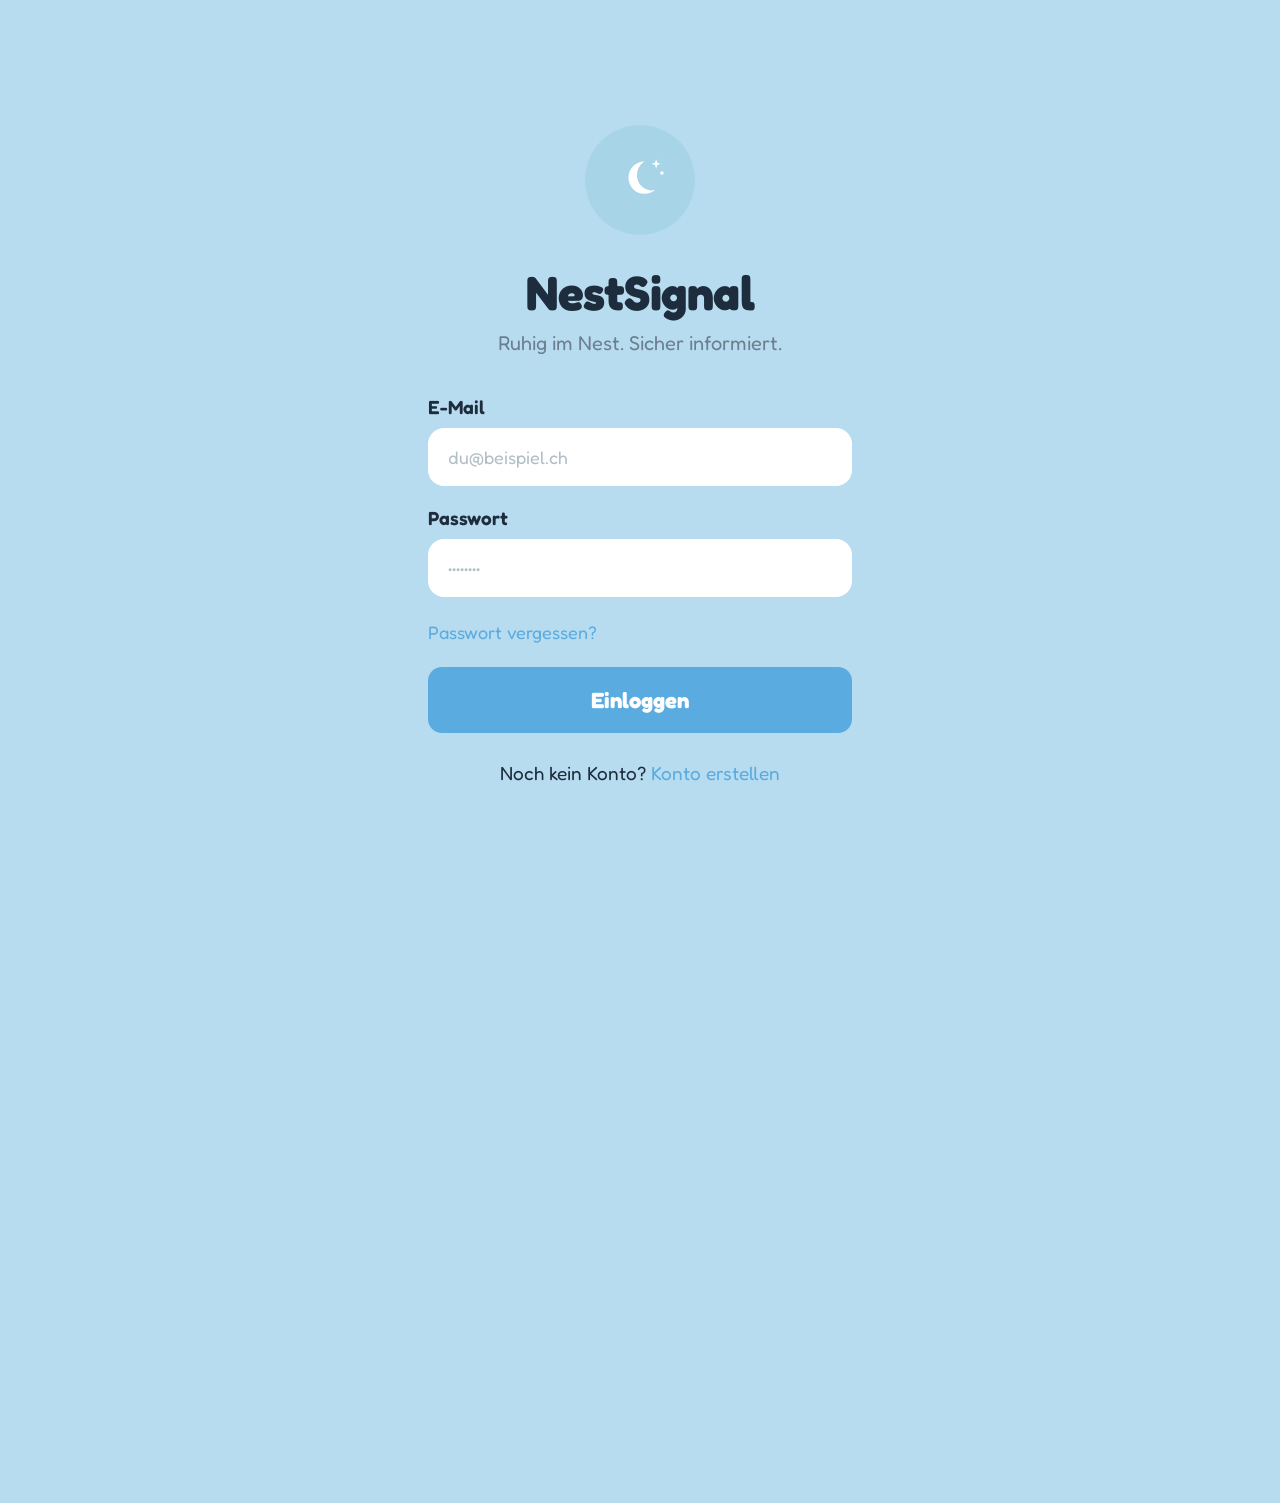
==== alarm.html @ baaf08dc "neue register seite" ====
<!DOCTYPE html>
<html lang="de">
  <head>
    <meta charset="UTF-8" />
    <meta name="viewport" content="width=device-width, initial-scale=1.0" />
    <title>NestSignal – Alarm</title>
    <link rel="stylesheet" href="css/style.css" />
  </head>
  <body>

    <div class="alarm-wrapper">

      <!-- Bird illustration — place your image at img/nest-bird.png on the server -->
      <img src="img/nest-bird.png" alt="Baby Storch im Nest" class="alarm-bird-img">

      <h1 class="alarm-title">Dein Kind ist wach.</h1>
      <p class="alarm-subtitle">Wiederholte Aktivität im Gitterbett erkannt.</p>

      <p class="alarm-time" id="alarmTime">--:--</p>
      <p class="alarm-meta">3 Signale in Folge bestätigt · Messintervall 20 Sek.</p>

      <button class="alarm-btn-primary" onclick="window.location.href='protected.html'">
        <svg width="22" height="22" viewBox="0 0 24 24" fill="none">
          <polyline points="20 6 9 17 4 12" stroke="white" stroke-width="2.5" stroke-linecap="round" stroke-linejoin="round"/>
        </svg>
        Ich gehe nachsehen
      </button>

      <button class="alarm-btn-secondary" onclick="window.location.href='protected.html'">
        <svg width="20" height="20" viewBox="0 0 24 24" fill="none">
          <circle cx="12" cy="12" r="10" stroke="currentColor" stroke-width="2"/>
          <polyline points="12 6 12 12 16 14" stroke="currentColor" stroke-width="2" stroke-linecap="round" stroke-linejoin="round"/>
        </svg>
        Später erinnern
      </button>

      <p class="alarm-note">Einzelne Geräusche oder kurze Bewegungen lösen<br>keinen Alarm aus.</p>

    </div>

    <script>
      document.getElementById('alarmTime').textContent =
        new Date().toLocaleTimeString('de-DE', { hour: '2-digit', minute: '2-digit' });
    </script>
    <script src="js/protected.js"></script>
  </body>
</html>
---- css/style.css ----
@import url('https://fonts.googleapis.com/css2?family=Fredoka:wght@400;500;600;700&display=swap');

*, *::before, *::after {
  box-sizing: border-box;
  margin: 0;
  padding: 0;
}

body {
  min-height: 100vh;
  background-color: #b8dcef;
  display: flex;
  align-items: center;
  justify-content: center;
  font-family: 'Fredoka', sans-serif;
  padding: 40px 16px;
}

/* ── Card ── */
.card {
  width: 100%;
  max-width: 520px;
  padding: 56px 48px 48px;
  display: flex;
  flex-direction: column;
  align-items: center;
}

/* ── Logo ── */
.logo-circle {
  width: 110px;
  height: 110px;
  border-radius: 50%;
  background-color: #a8d4e8;
  display: flex;
  align-items: center;
  justify-content: center;
  margin-bottom: 28px;
}

.logo-circle svg {
  width: 60px;
  height: 60px;
}

/* ── Title & tagline ── */
.app-name {
  font-size: 48px;
  font-weight: 700;
  color: #1e2d3d;
  letter-spacing: -0.5px;
  margin-bottom: 10px;
}

.tagline {
  font-size: 20px;
  color: #6b7f8e;
  margin-bottom: 40px;
}

/* ── Form ── */
form {
  width: 100%;
}

.field-group {
  width: 100%;
  margin-bottom: 20px;
}

.field-group label {
  display: block;
  font-size: 19px;
  font-weight: 600;
  color: #1e2d3d;
  margin-bottom: 10px;
}

.field-group input {
  width: 100%;
  padding: 18px 20px;
  border-radius: 16px;
  border: none;
  background-color: #ffffff;
  font-size: 18px;
  font-family: 'Fredoka', sans-serif;
  color: #1e2d3d;
  outline: none;
  appearance: none;
}

.field-group input::placeholder {
  color: #b0bec5;
}

/* ── Forgot password link ── */
.forgot-link {
  display: inline-block;
  margin-top: 4px;
  margin-bottom: 24px;
  font-size: 18px;
  color: #5aabe0;
  text-decoration: none;
}

/* ── Buttons ── */
.btn-login,
.btn-register {
  width: 100%;
  padding: 20px;
  border: none;
  border-radius: 14px;
  background-color: #5aabe0;
  color: #ffffff;
  font-size: 22px;
  font-weight: 700;
  font-family: 'Fredoka', sans-serif;
  cursor: pointer;
  margin-bottom: 28px;
}

.btn-login:hover,
.btn-register:hover {
  background-color: #4a9bd0;
}

.btn-register {
  margin-top: 4px;
}

/* ── Save button ── */
.btn-save {
  width: 100%;
  padding: 16px;
  margin-top: 18px;
  border: none;
  border-radius: 14px;
  background-color: #5aabe0;
  color: #ffffff;
  font-size: 18px;
  font-weight: 700;
  font-family: 'Fredoka', sans-serif;
  cursor: pointer;
}

.btn-save:hover { background-color: #4a9bd0; }

.btn-save:disabled {
  background-color: #a8d4e8;
  cursor: not-allowed;
}

.save-feedback {
  text-align: center;
  font-size: 15px;
  margin-top: 10px;
  min-height: 20px;
}

/* ── Bottom link ── */
.bottom-link {
  font-size: 19px;
  color: #1e2d3d;
  text-align: center;
}

.bottom-link a {
  color: #5aabe0;
  text-decoration: none;
}


/* ═══════════════════════════════════════
   Dashboard
   ═══════════════════════════════════════ */

body.dashboard-page {
  align-items: flex-start;
  padding: 0;
}

.dashboard {
  width: 100%;
  padding: 36px 20px 110px;
}

/* ── Greeting ── */
.greeting {
  font-size: 28px;
  font-weight: 700;
  color: #1e2d3d;
  margin-bottom: 6px;
}

.greeting-sub {
  font-size: 17px;
  color: #6b7f8e;
  margin-bottom: 24px;
}

/* ── Hero card ── */
.hero-card {
  border-radius: 20px;
  overflow: hidden;
  margin-bottom: 16px;
  box-shadow: 0 2px 12px rgba(0, 0, 0, 0.07);
}

.hero-sky {
  position: relative;
  background: linear-gradient(180deg, #6eb8ea 0%, #9dd3f2 65%, #c8e8f7 100%);
  padding: 36px 24px 28px;
  display: flex;
  flex-direction: column;
  align-items: center;
  overflow: hidden;
}

.hero-sky::before {
  content: '';
  position: absolute;
  top: 16px;
  left: -10px;
  width: 160px;
  height: 60px;
  background: rgba(255, 255, 255, 0.55);
  border-radius: 40px;
  filter: blur(10px);
}

.hero-sky::after {
  content: '';
  position: absolute;
  top: 28px;
  right: 10px;
  width: 120px;
  height: 50px;
  background: rgba(255, 255, 255, 0.45);
  border-radius: 30px;
  filter: blur(8px);
}

.hero-bird {
  width: 114px;
  height: 114px;
  border-radius: 50%;
  background: rgba(255, 255, 255, 0.88);
  display: flex;
  align-items: center;
  justify-content: center;
  font-size: 58px;
  position: relative;
  z-index: 1;
  box-shadow: 0 4px 16px rgba(0, 0, 0, 0.1);
}

.hero-bottom {
  background: #ffffff;
  text-align: center;
  padding: 22px 24px 26px;
}

.hero-title {
  font-size: 24px;
  font-weight: 700;
  color: #1e2d3d;
  margin-bottom: 6px;
}

.hero-sub {
  font-size: 15px;
  color: #6b7f8e;
}

/* ── Action grid ── */
.action-grid {
  display: grid;
  grid-template-columns: repeat(3, 1fr);
  gap: 12px;
  margin-bottom: 16px;
}

.action-card {
  background: #ffffff;
  border-radius: 16px;
  padding: 20px 10px;
  display: flex;
  flex-direction: column;
  align-items: center;
  gap: 10px;
  cursor: pointer;
  box-shadow: 0 1px 6px rgba(0, 0, 0, 0.05);
}

.action-label {
  font-size: 13px;
  color: #1e2d3d;
  text-align: center;
  line-height: 1.3;
}

/* ── Info & sensor cards ── */
.info-card,
.sensor-card {
  background: #ffffff;
  border-radius: 20px;
  padding: 22px 20px;
  margin-bottom: 16px;
  box-shadow: 0 1px 6px rgba(0, 0, 0, 0.05);
}

.card-title {
  font-size: 18px;
  font-weight: 700;
  color: #1e2d3d;
  margin-bottom: 14px;
}

.info-row {
  display: flex;
  justify-content: space-between;
  align-items: center;
  padding: 13px 0;
  border-bottom: 1px solid #eef3f7;
  font-size: 16px;
}

.info-row:last-child {
  border-bottom: none;
  padding-bottom: 0;
}

.info-label { color: #6b7f8e; }
.info-value  { color: #1e2d3d; font-weight: 500; }

/* ── Sensor items ── */
.sensor-item {
  background: #e8f4fb;
  border-radius: 14px;
  padding: 16px;
  margin-bottom: 10px;
}

.sensor-item:last-child { margin-bottom: 0; }

.sensor-name {
  font-size: 17px;
  font-weight: 600;
  color: #1e2d3d;
  margin-bottom: 4px;
}

.sensor-desc {
  font-size: 14px;
  color: #6b7f8e;
  margin-bottom: 12px;
}

.sensor-badge {
  display: inline-block;
  background: #7dcfa0;
  color: #ffffff;
  font-size: 14px;
  font-weight: 600;
  font-family: 'Fredoka', sans-serif;
  padding: 6px 18px;
  border-radius: 20px;
  border: none;
}

/* ── Logout button ── */
.logout-btn {
  width: 100%;
  padding: 16px;
  border: none;
  border-radius: 14px;
  background: rgba(255, 255, 255, 0.7);
  color: #9bb0be;
  font-size: 17px;
  font-family: 'Fredoka', sans-serif;
  cursor: pointer;
  margin-top: 4px;
}

.logout-btn:hover {
  background: rgba(255, 255, 255, 0.95);
  color: #6b7f8e;
}

/* ── Bottom navigation ── */
.bottom-nav {
  position: fixed;
  bottom: 0;
  left: 0;
  right: 0;
  background: #ffffff;
  display: flex;
  justify-content: space-around;
  padding: 12px 0 24px;
  box-shadow: 0 -2px 16px rgba(0, 0, 0, 0.07);
  z-index: 100;
}

.nav-item {
  display: flex;
  flex-direction: column;
  align-items: center;
  gap: 4px;
  font-size: 12px;
  color: #9bb0be;
  cursor: pointer;
}

.nav-item.active {
  color: #5aabe0;
}

@media (min-width: 768px) {
  .dashboard {
    padding: 48px 48px 110px;
    display: grid;
    grid-template-columns: 1fr 1fr;
    column-gap: 24px;
    row-gap: 16px;
  }

  .greeting-section {
    grid-column: 1 / -1;
    grid-row: 1;
  }

  .hero-card {
    grid-column: 1;
    grid-row: 2;
    margin-bottom: 0;
  }

  .info-card {
    grid-column: 2;
    grid-row: 2;
    margin-bottom: 0;
  }

  .action-grid {
    grid-column: 1;
    grid-row: 3;
    margin-bottom: 0;
    display: flex;
    flex-direction: column;
    gap: 12px;
  }

  .action-card {
    flex-direction: row;
    justify-content: flex-start;
    padding: 20px 24px;
    gap: 20px;
  }

  .action-label {
    text-align: left;
    font-size: 16px;
  }

  .sensor-card {
    grid-column: 2;
    grid-row: 3;
    margin-bottom: 0;
  }

  .logout-btn {
    grid-column: 1 / -1;
    grid-row: 4;
  }
}

/* ═══════════════════════════════════════
   Wachzeiten Page
   ═══════════════════════════════════════ */

.page-header {
  margin-bottom: 20px;
}

.page-title {
  font-size: 32px;
  font-weight: 700;
  color: #1e2d3d;
  margin-bottom: 4px;
}

.page-sub {
  font-size: 16px;
  color: #6b7f8e;
}

/* ── Weekly card ── */
.weekly-card {
  background: #ffffff;
  border-radius: 20px;
  padding: 20px;
  margin-bottom: 16px;
  box-shadow: 0 1px 6px rgba(0, 0, 0, 0.05);
}

.weekly-label {
  font-size: 17px;
  font-weight: 600;
  color: #1e2d3d;
  margin-bottom: 2px;
}

.weekly-sublabel {
  font-size: 13px;
  color: #6b7f8e;
  margin-bottom: 16px;
}

.week-grid {
  display: grid;
  grid-template-columns: repeat(7, 1fr);
  text-align: center;
}

.week-day {
  display: flex;
  flex-direction: column;
  align-items: center;
  gap: 6px;
}

.week-time {
  font-size: 16px;
  font-weight: 700;
  color: #1e2d3d;
}

.week-name {
  font-size: 13px;
  color: #6b7f8e;
}

/* ── Stat grid ── */
.stat-grid {
  display: grid;
  grid-template-columns: 1fr 1fr;
  gap: 12px;
  margin-bottom: 16px;
}

.stat-card {
  background: #ffffff;
  border-radius: 20px;
  padding: 22px 16px;
  text-align: center;
  box-shadow: 0 1px 6px rgba(0, 0, 0, 0.05);
}

.stat-value {
  font-size: 26px;
  font-weight: 700;
  color: #1e2d3d;
  margin-bottom: 4px;
}

.stat-label {
  font-size: 13px;
  color: #6b7f8e;
}

/* ── Event cards ── */
.event-card {
  background: #ffffff;
  border-radius: 20px;
  padding: 18px 16px;
  margin-bottom: 12px;
  display: flex;
  align-items: flex-start;
  gap: 14px;
  box-shadow: 0 1px 6px rgba(0, 0, 0, 0.05);
}

.event-icon {
  width: 46px;
  height: 46px;
  border-radius: 50%;
  background: #f08080;
  display: flex;
  align-items: center;
  justify-content: center;
  flex-shrink: 0;
}

.event-body {
  flex: 1;
  min-width: 0;
}

.event-title {
  font-size: 16px;
  font-weight: 600;
  color: #1e2d3d;
  margin-bottom: 2px;
}

.event-cause {
  font-size: 14px;
  color: #6b7f8e;
  margin-bottom: 8px;
}

.event-badge {
  display: inline-flex;
  align-items: center;
  gap: 5px;
  font-size: 13px;
  font-weight: 600;
  font-family: 'Fredoka', sans-serif;
  padding: 5px 12px;
  border-radius: 20px;
}

.event-badge.green {
  background: #7dcfa0;
  color: #ffffff;
}

.event-badge.blue {
  background: #d4edf8;
  color: #4a8fb0;
}

.event-time {
  text-align: right;
  flex-shrink: 0;
}

.event-clock {
  display: block;
  font-size: 16px;
  font-weight: 600;
  color: #1e2d3d;
}

.event-date {
  display: block;
  font-size: 13px;
  color: #6b7f8e;
}

@media (min-width: 768px) {
  body.wachzeiten-page .dashboard,
  body.sensoren-page .dashboard {
    display: block;
  }

  body.einstellungen-page .dashboard {
    display: grid;
    grid-template-columns: 1fr 1fr;
    column-gap: 24px;
    row-gap: 16px;
    align-items: start;
  }

  body.einstellungen-page .page-header {
    grid-column: 1 / -1;
  }

  body.einstellungen-page .card-ruhefenster {
    grid-column: 1;
    grid-row: 2;
    margin-bottom: 0;
  }

  body.einstellungen-page .card-konto {
    grid-column: 2;
    grid-row: 2;
    margin-bottom: 0;
  }
}

/* ═══════════════════════════════════════
   Sensoren Page
   ═══════════════════════════════════════ */

.sensor-pair {
  display: grid;
  grid-template-columns: 1fr 1fr;
  gap: 16px;
  margin-bottom: 16px;
}

.sensor-pair .sensor-detail-card {
  margin-bottom: 0;
}

.sensor-detail-card {
  background: #ffffff;
  border-radius: 20px;
  padding: 20px;
  margin-bottom: 16px;
  box-shadow: 0 1px 6px rgba(0, 0, 0, 0.05);
}

.sensor-header {
  display: flex;
  align-items: flex-start;
  gap: 14px;
}

.sensor-icon-circle {
  width: 50px;
  height: 50px;
  border-radius: 50%;
  display: flex;
  align-items: center;
  justify-content: center;
  flex-shrink: 0;
}

.sensor-icon-circle.bewegung { background: #a8d4e8; }
.sensor-icon-circle.laerm   { background: #f5c842; }

.sensor-info-block { flex: 1; }

.sensor-detail-name {
  font-size: 18px;
  font-weight: 700;
  color: #1e2d3d;
  margin-bottom: 4px;
}

.sensor-detail-desc {
  font-size: 14px;
  color: #6b7f8e;
  margin-bottom: 10px;
}

.sensor-divider {
  height: 1px;
  background: #eef3f7;
  margin: 16px 0 0;
}

.sensor-row {
  display: flex;
  justify-content: space-between;
  align-items: center;
  padding: 13px 0;
  border-bottom: 1px solid #eef3f7;
  font-size: 15px;
  color: #6b7f8e;
}

.sensor-row-value {
  display: flex;
  align-items: center;
  gap: 6px;
  color: #1e2d3d;
  font-weight: 500;
}

.sensor-test-btn {
  width: 100%;
  padding: 16px;
  margin-top: 14px;
  border: none;
  border-radius: 14px;
  background: #e8f4fb;
  color: #5aabe0;
  font-size: 17px;
  font-weight: 700;
  font-family: 'Fredoka', sans-serif;
  cursor: pointer;
}

.sensor-test-btn:hover { background: #d4edf8; }

/* ── Ereignislogik ── */
.ereignis-card {
  background: #ffffff;
  border-radius: 20px;
  padding: 22px 20px;
  margin-bottom: 16px;
  box-shadow: 0 1px 6px rgba(0, 0, 0, 0.05);
}

.ereignis-title {
  font-size: 18px;
  font-weight: 700;
  color: #1e2d3d;
  margin-bottom: 10px;
}

.ereignis-desc {
  font-size: 14px;
  color: #6b7f8e;
  line-height: 1.5;
  margin-bottom: 20px;
}

.ereignis-flow {
  display: flex;
  align-items: center;
  justify-content: center;
  gap: 10px;
  margin-bottom: 16px;
}

.flow-bubble {
  background: #d4edf8;
  color: #5aabe0;
  border-radius: 50px;
  padding: 10px 18px;
  font-size: 15px;
  font-weight: 600;
}

.flow-arrow {
  color: #9bb0be;
  font-size: 18px;
}

.ereignis-example {
  background: #e8f4fb;
  border-radius: 12px;
  padding: 12px 16px;
  font-size: 14px;
  color: #6b7f8e;
  text-align: center;
}

.example-label {
  color: #5aabe0;
  font-weight: 700;
}

/* ── Add sensor button ── */
.add-sensor-btn {
  background: #ffffff;
  border-radius: 20px;
  padding: 22px;
  text-align: center;
  font-size: 17px;
  font-weight: 600;
  color: #1e2d3d;
  cursor: pointer;
  box-shadow: 0 1px 6px rgba(0, 0, 0, 0.05);
  margin-bottom: 16px;
}

.add-sensor-btn:hover { background: #f5f9fc; }

/* ═══════════════════════════════════════
   Alarm Page
   ═══════════════════════════════════════ */

.alarm-wrapper {
  display: flex;
  flex-direction: column;
  align-items: center;
  text-align: center;
  width: 100%;
  max-width: 480px;
}

.alarm-bird-img {
  width: 220px;
  height: auto;
  margin-bottom: 28px;
}

.alarm-title {
  font-size: 38px;
  font-weight: 700;
  color: #1e2d3d;
  margin-bottom: 10px;
}

.alarm-subtitle {
  font-size: 18px;
  color: #6b7f8e;
  margin-bottom: 28px;
}

.alarm-time {
  font-size: 56px;
  font-weight: 700;
  color: #1e2d3d;
  margin-bottom: 8px;
  letter-spacing: -1px;
}

.alarm-meta {
  font-size: 15px;
  color: #6b7f8e;
  margin-bottom: 36px;
}

.alarm-btn-primary {
  width: 100%;
  padding: 20px;
  border: none;
  border-radius: 16px;
  background: #f4a090;
  color: #ffffff;
  font-size: 20px;
  font-weight: 700;
  font-family: 'Fredoka', sans-serif;
  cursor: pointer;
  display: flex;
  align-items: center;
  justify-content: center;
  gap: 10px;
  margin-bottom: 14px;
}

.alarm-btn-primary:hover { background: #f09080; }

.alarm-btn-secondary {
  width: 100%;
  padding: 20px;
  border: none;
  border-radius: 16px;
  background: rgba(255, 255, 255, 0.7);
  color: #6b7f8e;
  font-size: 20px;
  font-weight: 600;
  font-family: 'Fredoka', sans-serif;
  cursor: pointer;
  display: flex;
  align-items: center;
  justify-content: center;
  gap: 10px;
  margin-bottom: 32px;
}

.alarm-btn-secondary:hover { background: rgba(255, 255, 255, 0.95); }

.alarm-note {
  font-size: 14px;
  color: #9bb0be;
  line-height: 1.5;
}

/* ═══════════════════════════════════════
   Einstellungen Page
   ═══════════════════════════════════════ */

.settings-card {
  background: #ffffff;
  border-radius: 20px;
  padding: 22px 20px;
  margin-bottom: 16px;
  box-shadow: 0 1px 6px rgba(0, 0, 0, 0.05);
}

.settings-title {
  font-size: 18px;
  font-weight: 700;
  color: #1e2d3d;
  margin-bottom: 6px;
}

.settings-desc {
  font-size: 14px;
  color: #6b7f8e;
  line-height: 1.4;
  margin-bottom: 18px;
}

/* ── Toggle switch ── */
.toggle-row {
  display: flex;
  justify-content: space-between;
  align-items: center;
  margin-bottom: 18px;
  font-size: 15px;
  color: #1e2d3d;
  font-weight: 500;
}

.toggle {
  position: relative;
  display: inline-block;
  width: 50px;
  height: 28px;
  flex-shrink: 0;
}

.toggle input {
  opacity: 0;
  width: 0;
  height: 0;
}

.toggle-slider {
  position: absolute;
  cursor: pointer;
  top: 0; left: 0; right: 0; bottom: 0;
  background: #b0bec5;
  border-radius: 14px;
  transition: background 0.3s;
}

.toggle-slider::before {
  content: '';
  position: absolute;
  width: 22px;
  height: 22px;
  left: 3px;
  bottom: 3px;
  background: white;
  border-radius: 50%;
  box-shadow: 0 1px 4px rgba(0, 0, 0, 0.2);
  transition: transform 0.3s;
}

.toggle input:checked + .toggle-slider { background: #5aabe0; }
.toggle input:checked + .toggle-slider::before { transform: translateX(22px); }

/* ── Time fields ── */
.time-field-label {
  font-size: 14px;
  color: #6b7f8e;
  margin-bottom: 8px;
}

.time-input-wrap {
  position: relative;
  margin-bottom: 16px;
}

.time-clock-icon {
  position: absolute;
  left: 16px;
  top: 50%;
  transform: translateY(-50%);
  color: #5aabe0;
  pointer-events: none;
}

.time-input {
  width: 100%;
  padding: 16px 16px 16px 46px;
  border-radius: 14px;
  border: none;
  background: #e8f4fb;
  font-size: 16px;
  font-family: 'Fredoka', sans-serif;
  color: #5aabe0;
  outline: none;
}

/* ── Zeitfelder ausgrauen wenn Toggle aus ── */
.time-fields-disabled .time-input {
  opacity: 0.4;
  pointer-events: none;
}

.time-fields-disabled .time-field-label {
  opacity: 0.4;
}

.time-fields-disabled .time-clock-icon {
  opacity: 0.4;
}

.settings-note {
  font-size: 13px;
  color: #9bb0be;
  line-height: 1.4;
  margin-top: 4px;
}

/* ── Save button ── */
.btn-save {
  width: 100%;
  padding: 16px;
  margin-top: 18px;
  border: none;
  border-radius: 14px;
  background-color: #5aabe0;
  color: #ffffff;
  font-size: 18px;
  font-weight: 700;
  font-family: 'Fredoka', sans-serif;
  cursor: pointer;
}

.btn-save:hover { background-color: #4a9bd0; }

.btn-save:disabled {
  background-color: #a8d4e8;
  cursor: not-allowed;
}

.save-feedback {
  text-align: center;
  font-size: 15px;
  margin-top: 10px;
  min-height: 20px;
}

/* ── Sensorlogik rows ── */
.settings-rows { margin-bottom: 0; }

.settings-row {
  display: flex;
  justify-content: space-between;
  align-items: center;
  padding: 14px 0;
  border-bottom: 1px solid #eef3f7;
  font-size: 15px;
}

.settings-rows .settings-row:last-child { border-bottom: none; }
.settings-row-label { color: #6b7f8e; }
.settings-row-value { color: #1e2d3d; font-weight: 500; }

/* ── Testalarm button ── */
.testalarm-btn {
  width: 100%;
  padding: 16px;
  margin-top: 16px;
  border: none;
  border-radius: 14px;
  background: #e8f4fb;
  color: #5aabe0;
  font-size: 17px;
  font-weight: 700;
  font-family: 'Fredoka', sans-serif;
  cursor: pointer;
  display: flex;
  align-items: center;
  justify-content: center;
  gap: 8px;
}

.testalarm-btn:hover { background: #d4edf8; }

/* ── Settings list items ── */
.settings-item {
  width: 100%;
  display: flex;
  align-items: center;
  gap: 12px;
  padding: 16px;
  border-radius: 14px;
  background: #e8f4fb;
  border: none;
  font-size: 16px;
  font-weight: 600;
  font-family: 'Fredoka', sans-serif;
  color: #1e2d3d;
  cursor: pointer;
  margin-bottom: 10px;
  text-align: left;
}

.settings-item:last-child { margin-bottom: 0; }
.settings-item:hover { background: #d4edf8; }

.settings-item.danger {
  background: #f4a090;
  color: #ffffff;
}

.settings-item.danger:hover { background: #f09080; }

/* ═══════════════════════════════════════
   Modal
   ═══════════════════════════════════════ */

.modal-overlay {
  display: none;
  position: fixed;
  inset: 0;
  background: rgba(30, 45, 61, 0.4);
  backdrop-filter: blur(4px);
  z-index: 200;
  align-items: center;
  justify-content: center;
  padding: 24px;
}

.modal-overlay.visible {
  display: flex;
}

.modal-card {
  background: #ffffff;
  border-radius: 24px;
  padding: 28px 24px;
  width: 100%;
  max-width: 380px;
  box-shadow: 0 8px 32px rgba(0, 0, 0, 0.15);
}

.modal-title {
  font-size: 20px;
  font-weight: 700;
  color: #1e2d3d;
  margin-bottom: 6px;
}

.modal-desc {
  font-size: 14px;
  color: #6b7f8e;
  margin-bottom: 18px;
}

.modal-input {
  width: 100%;
  padding: 16px;
  border-radius: 14px;
  border: none;
  background: #e8f4fb;
  font-size: 17px;
  font-family: 'Fredoka', sans-serif;
  color: #1e2d3d;
  outline: none;
  margin-bottom: 8px;
}

.modal-input:focus {
  box-shadow: 0 0 0 3px rgba(90, 171, 224, 0.25);
}

.modal-feedback {
  font-size: 13px;
  min-height: 18px;
  margin-bottom: 18px;
}

.modal-actions {
  display: flex;
  gap: 10px;
}

.modal-btn-cancel {
  flex: 1;
  padding: 14px;
  border: none;
  border-radius: 14px;
  background: #e8f4fb;
  color: #6b7f8e;
  font-size: 16px;
  font-weight: 600;
  font-family: 'Fredoka', sans-serif;
  cursor: pointer;
}

.modal-btn-cancel:hover { background: #d4edf8; }

.modal-btn-save {
  flex: 1;
  padding: 14px;
  border: none;
  border-radius: 14px;
  background: #5aabe0;
  color: #ffffff;
  font-size: 16px;
  font-weight: 700;
  font-family: 'Fredoka', sans-serif;
  cursor: pointer;
}

.modal-btn-save:hover { background: #4a9bd0; }
.modal-btn-save:disabled { background: #a8d4e8; cursor: not-allowed; }
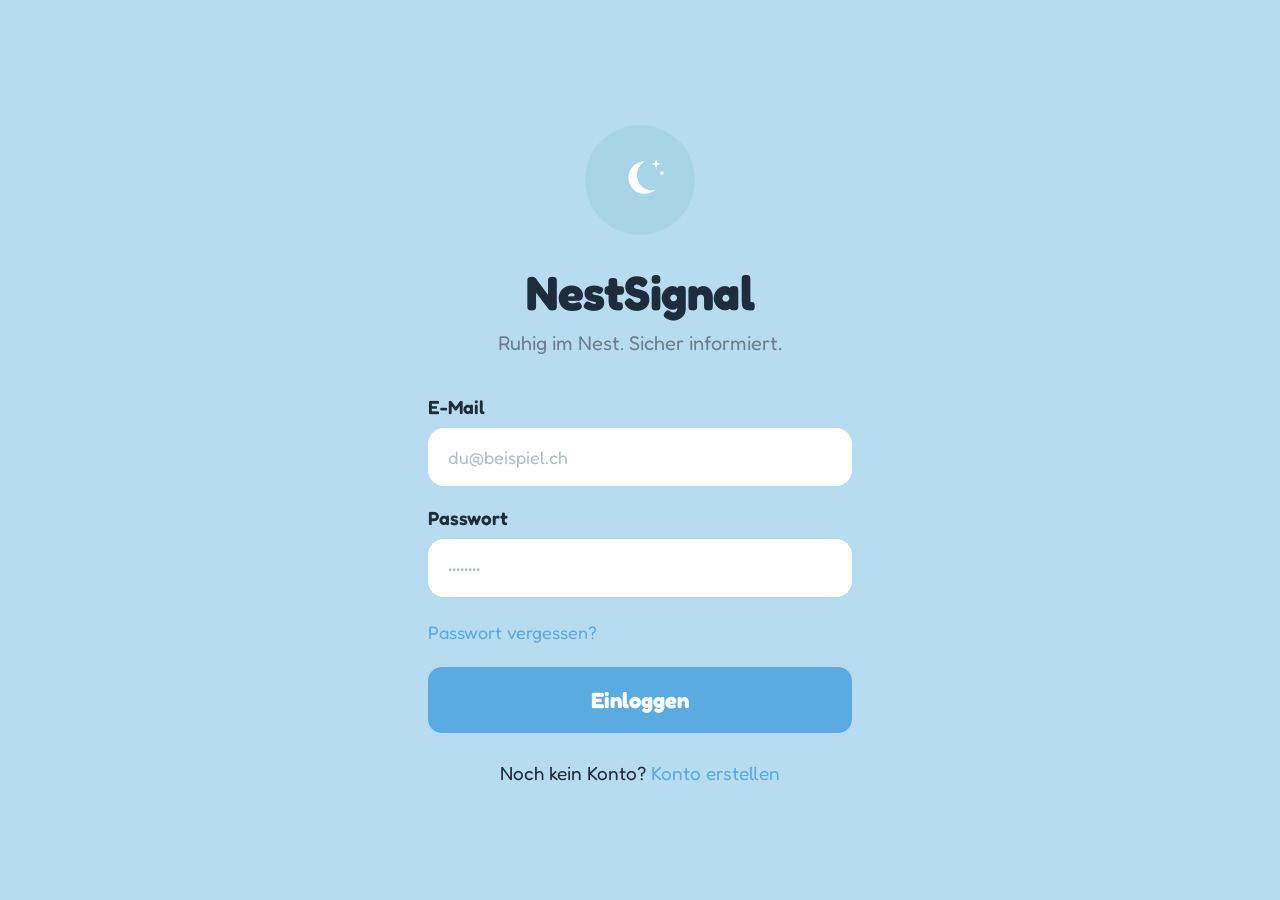
==== commit 80221c73: "alarm während ruhezeit" ====
--- a/alarm.html
+++ b/alarm.html
@@ -10,8 +10,7 @@
 
     <div class="alarm-wrapper">
 
-      <!-- Bird illustration — place your image at img/nest-bird.png on the server -->
-      <img src="img/nest-bird.png" alt="Baby Storch im Nest" class="alarm-bird-img">
+      <img src="resources/assets/storch%20awake_1.gif" alt="Baby Storch im Nest" class="alarm-bird-img">
 
       <h1 class="alarm-title">Dein Kind ist wach.</h1>
       <p class="alarm-subtitle">Wiederholte Aktivität im Gitterbett erkannt.</p>
@@ -26,7 +25,7 @@
         Ich gehe nachsehen
       </button>
 
-      <button class="alarm-btn-secondary" onclick="window.location.href='protected.html'">
+      <button class="alarm-btn-secondary" id="snoozeBtn">
         <svg width="20" height="20" viewBox="0 0 24 24" fill="none">
           <circle cx="12" cy="12" r="10" stroke="currentColor" stroke-width="2"/>
           <polyline points="12 6 12 12 16 14" stroke="currentColor" stroke-width="2" stroke-linecap="round" stroke-linejoin="round"/>
@@ -39,9 +38,16 @@
     </div>
 
     <script>
+      // Aktuelle Uhrzeit anzeigen
       document.getElementById('alarmTime').textContent =
         new Date().toLocaleTimeString('de-DE', { hour: '2-digit', minute: '2-digit' });
+
+      // Snooze: 10 Minuten keine Benachrichtigung
+      document.getElementById('snoozeBtn').addEventListener('click', () => {
+        localStorage.setItem('snoozeUntil', Date.now() + 10 * 60 * 1000);
+        window.location.href = 'protected.html';
+      });
     </script>
     <script src="js/protected.js"></script>
   </body>
-</html>
+</html>
--- a/css/style.css
+++ b/css/style.css
@@ -252,6 +252,13 @@
   position: relative;
   z-index: 1;
   box-shadow: 0 4px 16px rgba(0, 0, 0, 0.1);
+  overflow: hidden;
+}
+
+.hero-bird img {
+  width: 100%;
+  height: 100%;
+  object-fit: cover;
 }
 
 .hero-bottom {
@@ -655,28 +662,48 @@
   }
 
   body.einstellungen-page .dashboard {
-    display: grid;
-    grid-template-columns: 1fr 1fr;
-    column-gap: 24px;
-    row-gap: 16px;
-    align-items: start;
-  }
+  display: grid;
+  grid-template-columns: 1fr 1fr;
+  column-gap: 24px;
+  row-gap: 16px;
+  align-items: start;
+}
 
   body.einstellungen-page .page-header {
     grid-column: 1 / -1;
   }
 
   body.einstellungen-page .card-ruhefenster {
-    grid-column: 1;
-    grid-row: 2;
-    margin-bottom: 0;
-  }
-
-  body.einstellungen-page .card-konto {
-    grid-column: 2;
-    grid-row: 2;
-    margin-bottom: 0;
-  }
+  grid-column: 1;
+  grid-row: 2;
+  margin-bottom: 0;
+  align-self: stretch;
+}
+
+body.einstellungen-page .settings-right-col {
+  grid-column: 2;
+  grid-row: 2;
+  display: flex;
+  flex-direction: column;
+  gap: 16px;
+  align-self: stretch;
+}
+
+body.einstellungen-page .settings-right-col .settings-card {
+  margin-bottom: 0;
+}
+
+body.einstellungen-page .settings-right-col .card-konto {
+  flex: 1;
+}
+}
+
+.card-familie .field-group input {
+  background-color: #e8f4fb;
+}
+
+.card-familie .field-group input::placeholder {
+  color: #5aabe0;
 }
 
 /* ═══════════════════════════════════════
@@ -1098,8 +1125,8 @@
 .save-feedback {
   text-align: center;
   font-size: 15px;
-  margin-top: 10px;
-  min-height: 20px;
+  margin-top: 4px;
+  min-height: 12px;
 }
 
 /* ── Sensorlogik rows ── */
@@ -1122,7 +1149,7 @@
 .testalarm-btn {
   width: 100%;
   padding: 16px;
-  margin-top: 16px;
+  margin-top: 8px;
   border: none;
   border-radius: 14px;
   background: #e8f4fb;
@@ -1267,4 +1294,83 @@
 }
 
 .modal-btn-save:hover { background: #4a9bd0; }
-.modal-btn-save:disabled { background: #a8d4e8; cursor: not-allowed; }+.modal-btn-save:disabled { background: #a8d4e8; cursor: not-allowed; }
+
+/* ═══════════════════════════════════════
+   Connect Device Page
+   ═══════════════════════════════════════ */
+
+.connect-steps {
+  width: 100%;
+  display: flex;
+  flex-direction: column;
+  gap: 12px;
+  margin-bottom: 28px;
+}
+
+.connect-step {
+  display: flex;
+  align-items: center;
+  gap: 14px;
+  background: #ffffff;
+  border-radius: 14px;
+  padding: 14px 16px;
+}
+
+.step-number {
+  width: 32px;
+  height: 32px;
+  border-radius: 50%;
+  background: #5aabe0;
+  color: #ffffff;
+  font-size: 16px;
+  font-weight: 700;
+  display: flex;
+  align-items: center;
+  justify-content: center;
+  flex-shrink: 0;
+}
+
+.step-text {
+  font-size: 15px;
+  color: #1e2d3d;
+  line-height: 1.3;
+}
+
+/* Error message (shared) */
+.error-msg {
+  display: none;
+  background: #fde8e4;
+  border: 1px solid #f5b8aa;
+  color: #b94a3a;
+  border-radius: 10px;
+  padding: 10px 14px;
+  font-size: 14px;
+  margin-bottom: 12px;
+  width: 100%;
+}
+
+/* Skip button */
+.btn-skip {
+  width: 100%;
+  padding: 16px;
+  border: none;
+  border-radius: 14px;
+  background: transparent;
+  color: #9bb0be;
+  font-size: 17px;
+  font-family: 'Fredoka', sans-serif;
+  cursor: pointer;
+  margin-top: 8px;
+}
+
+.btn-skip:hover {
+  color: #6b7f8e;
+}
+
+.invite-feedback {
+  font-size: 14px;
+  min-height: 18px;
+  margin-top: 8px;
+  margin-bottom: 4px;
+}
